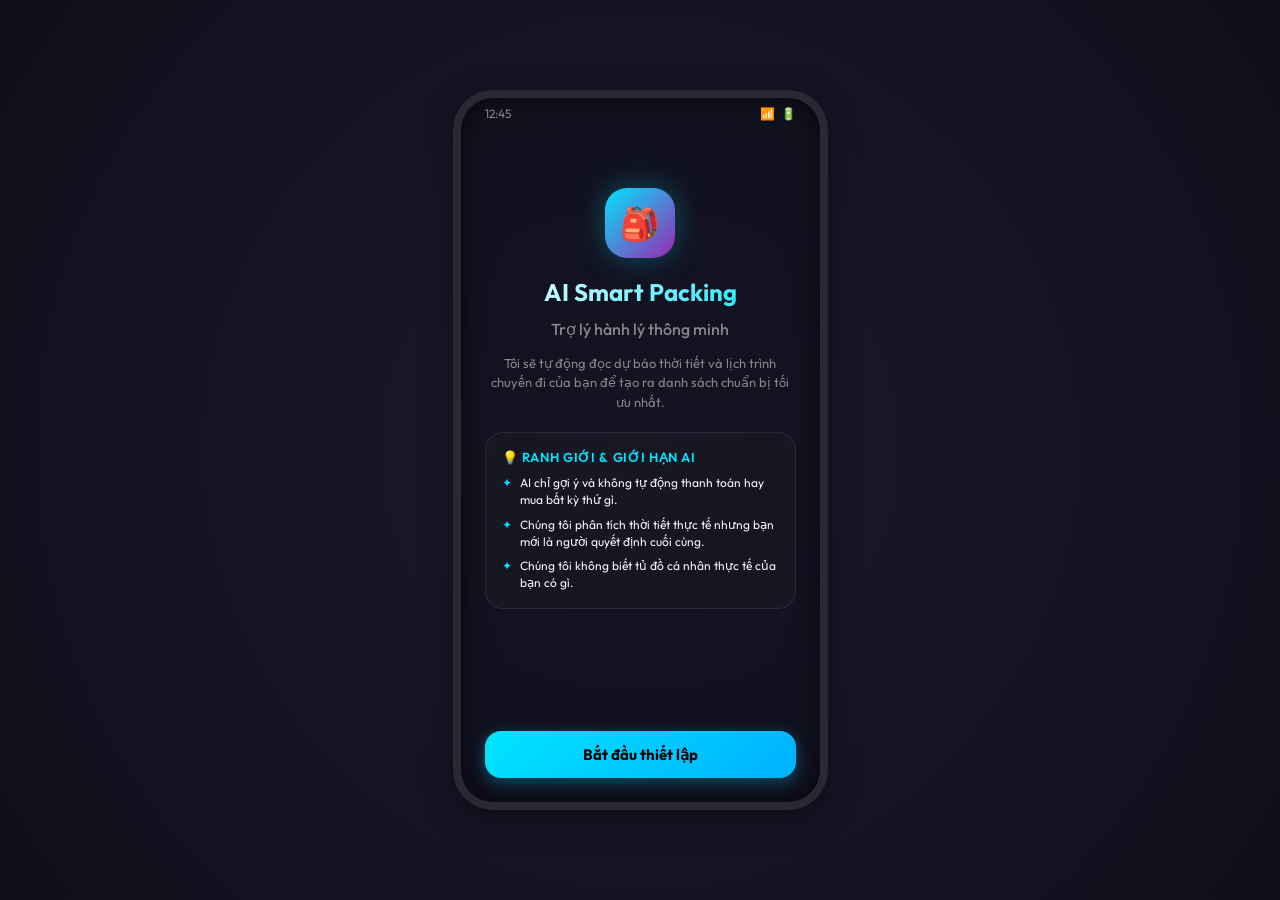
==== prototype/prototype_day20.html @ 290cb450 "Refactor directory structure and remove redundant files" ====
<!DOCTYPE html>
<html lang="vi">
<head>
    <meta charset="UTF-8">
    <meta name="viewport" content="width=device-width, initial-scale=1.0">
    <title>AI Smart Packing - Onboarding Prototype</title>
    <!-- Google Fonts -->
    <link rel="preconnect" href="https://fonts.googleapis.com">
    <link rel="preconnect" href="https://fonts.gstatic.com" crossorigin>
    <link href="https://fonts.googleapis.com/css2?family=Outfit:wght@300;400;500;600;700&display=swap" rel="stylesheet">
    
    <style>
        :root {
            --bg-gradient: radial-gradient(circle at 50% 50%, #1a1a2e 0%, #0f0f1b 100%);
            --glass-bg: rgba(255, 255, 255, 0.03);
            --glass-border: rgba(255, 255, 255, 0.08);
            --glass-accent: rgba(255, 255, 255, 0.15);
            --primary: #00e5ff;
            --primary-glow: rgba(0, 229, 255, 0.3);
            --secondary: #9c27b0;
            --text-main: #f5f5f7;
            --text-muted: #86868b;
            --card-shadow: 0 8px 32px 0 rgba(0, 0, 0, 0.37);
        }

        * {
            box-sizing: border-box;
            margin: 0;
            padding: 0;
            font-family: 'Outfit', sans-serif;
            -webkit-font-smoothing: antialiased;
        }

        body {
            background: var(--bg-gradient);
            color: var(--text-main);
            min-height: 100vh;
            display: flex;
            justify-content: center;
            align-items: center;
            overflow: hidden;
        }

        /* Phone Container Mockup */
        .phone-frame {
            width: 375px;
            height: 720px;
            background: rgba(15, 15, 27, 0.6);
            border: 8px solid rgba(255, 255, 255, 0.1);
            border-radius: 40px;
            box-shadow: var(--card-shadow), inset 0 0 20px rgba(0, 0, 0, 0.6);
            position: relative;
            overflow: hidden;
            display: flex;
            flex-direction: column;
            backdrop-filter: blur(20px);
        }

        /* Top Notch / Status Bar Mockup */
        .status-bar {
            height: 30px;
            display: flex;
            justify-content: space-between;
            align-items: center;
            padding: 0 24px;
            font-size: 12px;
            color: var(--text-muted);
            z-index: 10;
        }

        .status-bar .right-icons {
            display: flex;
            gap: 6px;
        }

        /* Screen States Container */
        .screen-container {
            flex: 1;
            position: relative;
            display: flex;
            flex-direction: column;
            padding: 20px 24px;
        }

        .screen {
            position: absolute;
            top: 20px;
            left: 24px;
            right: 24px;
            bottom: 24px;
            display: flex;
            flex-direction: column;
            opacity: 0;
            transform: translateY(20px);
            pointer-events: none;
            transition: all 0.5s cubic-bezier(0.25, 1, 0.5, 1);
        }

        .screen.active {
            opacity: 1;
            transform: translateY(0);
            pointer-events: auto;
        }

        /* Typography & UI Components */
        h1 {
            font-size: 24px;
            font-weight: 700;
            line-height: 1.2;
            margin-bottom: 12px;
            background: linear-gradient(135deg, #ffffff 0%, var(--primary) 100%);
            -webkit-background-clip: text;
            -webkit-text-fill-color: transparent;
        }

        h2 {
            font-size: 16px;
            font-weight: 500;
            color: var(--text-muted);
            margin-bottom: 24px;
        }

        p {
            font-size: 14px;
            line-height: 1.5;
            color: var(--text-muted);
            margin-bottom: 20px;
        }

        /* Glass Card */
        .glass-card {
            background: var(--glass-bg);
            border: 1px solid var(--glass-border);
            border-radius: 18px;
            padding: 16px;
            margin-bottom: 20px;
            backdrop-filter: blur(10px);
        }

        .glass-card-title {
            font-size: 13px;
            font-weight: 600;
            text-transform: uppercase;
            letter-spacing: 0.05em;
            color: var(--primary);
            margin-bottom: 10px;
            display: flex;
            align-items: center;
            gap: 6px;
        }

        .glass-card ul {
            list-style: none;
            display: flex;
            flex-direction: column;
            gap: 8px;
        }

        .glass-card li {
            font-size: 12px;
            line-height: 1.4;
            color: var(--text-main);
            display: flex;
            align-items: flex-start;
            gap: 8px;
        }

        .glass-card li::before {
            content: "✦";
            color: var(--primary);
        }

        /* Toggle Switches */
        .toggle-item {
            display: flex;
            justify-content: space-between;
            align-items: center;
            background: var(--glass-bg);
            border: 1px solid var(--glass-border);
            border-radius: 18px;
            padding: 16px;
            margin-bottom: 14px;
            transition: all 0.3s ease;
        }

        .toggle-item:hover {
            border-color: var(--glass-accent);
        }

        .toggle-info {
            max-width: 75%;
        }

        .toggle-label {
            font-size: 14px;
            font-weight: 600;
            margin-bottom: 4px;
            display: flex;
            align-items: center;
            gap: 6px;
        }

        .toggle-desc {
            font-size: 11px;
            color: var(--text-muted);
            line-height: 1.3;
        }

        /* Switch Style */
        .switch {
            position: relative;
            display: inline-block;
            width: 44px;
            height: 24px;
        }

        .switch input {
            opacity: 0;
            width: 0;
            height: 0;
        }

        .slider {
            position: absolute;
            cursor: pointer;
            top: 0;
            left: 0;
            right: 0;
            bottom: 0;
            background-color: rgba(255, 255, 255, 0.1);
            transition: .4s;
            border-radius: 34px;
            border: 1px solid var(--glass-border);
        }

        .slider:before {
            position: absolute;
            content: "";
            height: 18px;
            width: 18px;
            left: 2px;
            bottom: 2px;
            background-color: white;
            transition: .4s;
            border-radius: 50%;
        }

        input:checked + .slider {
            background-color: var(--primary);
            box-shadow: 0 0 10px var(--primary-glow);
        }

        input:checked + .slider:before {
            transform: translateX(20px);
        }

        /* Input Controls */
        .input-group {
            margin-bottom: 20px;
        }

        .input-group label {
            display: block;
            font-size: 12px;
            font-weight: 600;
            color: var(--primary);
            text-transform: uppercase;
            margin-bottom: 8px;
            letter-spacing: 0.05em;
        }

        .input-field {
            width: 100%;
            background: var(--glass-bg);
            border: 1px solid var(--glass-border);
            border-radius: 14px;
            padding: 12px 16px;
            color: var(--text-main);
            font-size: 14px;
            outline: none;
            transition: all 0.3s ease;
        }

        .input-field:focus {
            border-color: var(--primary);
            box-shadow: 0 0 8px var(--primary-glow);
        }

        /* Buttons */
        .btn-container {
            margin-top: auto;
            display: flex;
            flex-direction: column;
            gap: 10px;
        }

        .btn {
            width: 100%;
            background: linear-gradient(135deg, var(--primary) 0%, #00b0ff 100%);
            border: none;
            border-radius: 16px;
            padding: 14px;
            color: #000;
            font-weight: 700;
            font-size: 15px;
            cursor: pointer;
            transition: all 0.3s ease;
            box-shadow: 0 4px 15px var(--primary-glow);
            display: flex;
            justify-content: center;
            align-items: center;
            gap: 8px;
        }

        .btn:hover {
            transform: translateY(-2px);
            box-shadow: 0 6px 20px var(--primary-glow);
        }

        .btn:active {
            transform: translateY(0);
        }

        .btn-secondary {
            background: transparent;
            border: 1px solid var(--glass-border);
            color: var(--text-main);
            box-shadow: none;
        }

        .btn-secondary:hover {
            background: rgba(255, 255, 255, 0.05);
            border-color: var(--glass-accent);
            box-shadow: none;
        }

        /* AI Analysis / Loading State */
        .analysis-step {
            display: flex;
            align-items: center;
            gap: 12px;
            padding: 12px;
            background: var(--glass-bg);
            border: 1px solid var(--glass-border);
            border-radius: 14px;
            margin-bottom: 12px;
            font-size: 13px;
            transition: all 0.3s ease;
        }

        .step-icon {
            width: 20px;
            height: 20px;
            border-radius: 50%;
            display: flex;
            align-items: center;
            justify-content: center;
            font-size: 11px;
            font-weight: bold;
        }

        .step-pending {
            border: 2px solid var(--text-muted);
            border-top-color: transparent;
            animation: spin 1s linear infinite;
        }

        .step-success {
            background: rgba(76, 175, 80, 0.2);
            color: #4caf50;
        }

        .step-info {
            background: rgba(255, 193, 7, 0.2);
            color: #ffc107;
        }

        /* Logo Animation */
        .logo-circle {
            width: 70px;
            height: 70px;
            background: linear-gradient(135deg, var(--primary) 0%, var(--secondary) 100%);
            border-radius: 22px;
            margin: 40px auto 20px auto;
            display: flex;
            align-items: center;
            justify-content: center;
            box-shadow: 0 0 30px var(--primary-glow);
            font-size: 32px;
            animation: pulse 3s infinite ease-in-out;
        }

        @keyframes pulse {
            0% { transform: scale(1); box-shadow: 0 0 20px var(--primary-glow); }
            50% { transform: scale(1.05); box-shadow: 0 0 35px var(--primary-glow), 0 0 15px rgba(156, 39, 176, 0.4); }
            100% { transform: scale(1); box-shadow: 0 0 20px var(--primary-glow); }
        }

        @keyframes spin {
            0% { transform: rotate(0deg); }
            100% { transform: rotate(360deg); }
        }

        /* Screen 4: Output / Checklist Preview */
        .item-list {
            overflow-y: auto;
            max-height: 380px;
            padding-right: 4px;
        }

        .item-list::-webkit-scrollbar {
            width: 4px;
        }

        .item-list::-webkit-scrollbar-thumb {
            background: var(--glass-border);
            border-radius: 4px;
        }

        .category-title {
            font-size: 11px;
            font-weight: 600;
            color: var(--primary);
            text-transform: uppercase;
            margin: 14px 0 8px 0;
            letter-spacing: 0.05em;
        }

        .checklist-item {
            display: flex;
            align-items: center;
            gap: 10px;
            padding: 10px 12px;
            background: var(--glass-bg);
            border: 1px solid var(--glass-border);
            border-radius: 12px;
            margin-bottom: 6px;
            font-size: 13px;
        }

        .checkbox {
            width: 18px;
            height: 18px;
            border: 2px solid var(--glass-accent);
            border-radius: 4px;
            cursor: pointer;
            display: flex;
            align-items: center;
            justify-content: center;
            transition: all 0.2s ease;
        }

        .checkbox.checked {
            background: var(--primary);
            border-color: var(--primary);
            color: #000;
        }
    </style>
</head>
<body>

    <div class="phone-frame">
        <!-- Status Bar Mockup -->
        <div class="status-bar">
            <span>12:45</span>
            <div class="right-icons">
                <span>📶</span>
                <span>🔋</span>
            </div>
        </div>

        <div class="screen-container">
            <!-- Screen 1: Welcome -->
            <div class="screen active" id="screen-welcome">
                <div class="logo-circle">🎒</div>
                <h1 style="text-align: center;">AI Smart Packing</h1>
                <h2 style="text-align: center; margin-bottom: 15px;">Trợ lý hành lý thông minh</h2>
                
                <p style="text-align: center; font-size: 13px;">
                    Tôi sẽ tự động đọc dự báo thời tiết và lịch trình chuyến đi của bạn để tạo ra danh sách chuẩn bị tối ưu nhất.
                </p>

                <div class="glass-card">
                    <div class="glass-card-title">💡 Ranh giới & Giới hạn AI</div>
                    <ul>
                        <li>AI chỉ gợi ý và không tự động thanh toán hay mua bất kỳ thứ gì.</li>
                        <li>Chúng tôi phân tích thời tiết thực tế nhưng bạn mới là người quyết định cuối cùng.</li>
                        <li>Chúng tôi không biết tủ đồ cá nhân thực tế của bạn có gì.</li>
                    </ul>
                </div>

                <div class="btn-container">
                    <button class="btn" onclick="nextScreen('screen-permissions')">Bắt đầu thiết lập</button>
                </div>
            </div>

            <!-- Screen 3: Input & Processing -->
            <div class="screen" id="screen-input">
                <h1>Thông tin chuyến đi (Tối giản)</h1>
                <p>Nhập điểm đến và ngày khởi hành để AI bắt đầu quét dữ liệu thời tiết và lịch trình.</p>

                <div class="input-group">
                    <label for="dest-input">Điểm đến</label>
                    <input type="text" class="input-field" id="dest-input" value="Đà Lạt, Lâm Đồng">
                </div>

                <div class="input-group">
                    <label for="date-input">Ngày khởi hành</label>
                    <input type="text" class="input-field" id="date-input" value="10/07/2026 - 12/07/2026">
                </div>

                <div class="btn-container">
                    <button class="btn" onclick="startAnalysis()">Tạo Checklist hành trang</button>
                    <button class="btn btn-secondary" onclick="prevScreen('screen-welcome')">Quay lại</button>
                </div>
            </div>

            <!-- Screen 3b: AI Loading Status -->
            <div class="screen" id="screen-loading">
                <div class="logo-circle" style="width: 60px; height: 60px; font-size: 24px; margin-top: 20px;">🧠</div>
                <h1 style="text-align: center; margin-bottom: 20px;">AI Đang Phân Tích...</h1>

                <div class="analysis-step" id="step-weather">
                    <div class="step-icon step-pending" id="icon-weather"></div>
                    <div>Đang kết nối API thời tiết...</div>
                </div>

                <div class="analysis-step" id="step-itinerary" style="opacity: 0.5;">
                    <div class="step-icon" id="icon-itinerary">⏳</div>
                    <div>Đang đọc các hoạt động trong lịch trình...</div>
                </div>

                <div class="analysis-step" id="step-recommend" style="opacity: 0.5;">
                    <div class="step-icon" id="icon-recommend">⏳</div>
                    <div>Đang phân nhóm hành lý đề xuất...</div>
                </div>
            </div>

            <!-- Screen 4: Draft Checklist Output -->
            <div class="screen" id="screen-checklist">
                <h1>Hành trang đề xuất</h1>
                <p style="margin-bottom: 10px;">Checklist Đà Lạt (10/7 - 12/7) dựa trên dự báo mưa lạnh & hoạt động trekking.</p>

                <div class="item-list">
                    <div class="category-title">A. Vật dụng bắt buộc (Act)</div>
                    <div class="checklist-item">
                        <div class="checkbox checked">✓</div>
                        <span>Giấy tờ tùy thân & Tiền mặt</span>
                    </div>
                    <div class="checklist-item">
                        <div class="checkbox"></div>
                        <span>Quần áo cá nhân (3 ngày)</span>
                    </div>

                    <div class="category-title">B. Do thời tiết mưa lạnh (Act)</div>
                    <div class="checklist-item" style="border-color: rgba(224, 64, 251, 0.3);">
                        <div class="checkbox"></div>
                        <span>Áo khoác giữ ấm 🧥</span>
                    </div>
                    <div class="checklist-item">
                        <div class="checkbox"></div>
                        <span>Áo mưa tiện lợi</span>
                    </div>

                    <div class="category-title">C. Do hoạt động Trekking Langbiang</div>
                    <div class="checklist-item" style="border-color: rgba(0, 229, 255, 0.3);">
                        <div class="checkbox"></div>
                        <span>Giày trekking bám tốt 👟 (Explain)</span>
                    </div>
                </div>

                
                <div class="input-group" style="margin-top: 15px; padding: 15px; background: rgba(16, 185, 129, 0.1); border-left: 4px solid #10b981; border-radius: 4px;">
                    <p style="font-size: 13px; color: #10b981; font-weight: bold; margin-bottom: 8px;">Contextual Permission (Day 20)</p>
                    <p style="font-size: 14px; margin-bottom: 10px;">Dữ liệu thời tiết hiện tại đang dùng phỏng đoán. Bật GPS để lấy thời tiết chính xác tại vị trí của bạn.</p>
                    <button class="btn" style="background: white; color: #10b981; border: 1px solid #10b981; padding: 8px 12px; font-size: 13px;" onclick="alert('Đã cấp quyền GPS thành công!')">Cấp quyền GPS ngay</button>
                </div>

                <div class="btn-container" style="margin-top: 15px;">

                    <button class="btn" onclick="alert('Đã lưu checklist thành công!')">Xác nhận checklist (Core Action)</button>
                    <button class="btn btn-secondary" onclick="nextScreen('screen-input')">Làm lại</button>
                </div>
            </div>

        </div>
    </div>

    <script>
        function nextScreen(screenId) {
            document.querySelectorAll('.screen').forEach(s => s.classList.remove('active'));
            document.getElementById(screenId).classList.add('active');
        }

        function prevScreen(screenId) {
            nextScreen(screenId);
        }

        function startAnalysis() {
            nextScreen('screen-loading');
            
            // Step 1: Weather Check
            setTimeout(() => {
                const weatherStep = document.getElementById('step-weather');
                const weatherIcon = document.getElementById('icon-weather');
                weatherIcon.className = 'step-icon step-success';
                weatherIcon.innerHTML = '✓';
                weatherStep.querySelector('div:last-child').innerHTML = 'Đã kiểm tra thời tiết Đà Lạt (15-20°C, mưa 80%)';
                
                // Active Step 2
                const itineraryStep = document.getElementById('step-itinerary');
                itineraryStep.style.opacity = '1';
                const itineraryIcon = document.getElementById('icon-itinerary');
                itineraryIcon.className = 'step-icon step-pending';
                itineraryIcon.innerHTML = '';
            }, 1200);

            // Step 2: Itinerary Check
            setTimeout(() => {
                const itineraryStep = document.getElementById('step-itinerary');
                const itineraryIcon = document.getElementById('icon-itinerary');
                itineraryIcon.className = 'step-icon step-success';
                itineraryIcon.innerHTML = '✓';
                itineraryStep.querySelector('div:last-child').innerHTML = 'Đã quét lịch trình (Phát hiện: Trekking Langbiang)';

                // Active Step 3
                const recommendStep = document.getElementById('step-recommend');
                recommendStep.style.opacity = '1';
                const recommendIcon = document.getElementById('icon-recommend');
                recommendIcon.className = 'step-icon step-pending';
                recommendIcon.innerHTML = '';
            }, 2400);

            // Step 3: Done
            setTimeout(() => {
                const recommendStep = document.getElementById('step-recommend');
                const recommendIcon = document.getElementById('icon-recommend');
                recommendIcon.className = 'step-icon step-success';
                recommendIcon.innerHTML = '✓';
                recommendStep.querySelector('div:last-child').innerHTML = 'Đã nhóm & Tối ưu hóa 8 vật dụng đề xuất';
            }, 3600);

            // Navigate to Checklist
            setTimeout(() => {
                nextScreen('screen-checklist');
            }, 4500);
        }

        // Toggle checkbox interaction on checklist screen
        document.querySelectorAll('.checklist-item').forEach(item => {
            item.addEventListener('click', function() {
                const checkbox = this.querySelector('.checkbox');
                checkbox.classList.toggle('checked');
                if (checkbox.classList.contains('checked')) {
                    checkbox.innerHTML = '✓';
                } else {
                    checkbox.innerHTML = '';
                }
            });
        });
    </script>
</body>
</html>
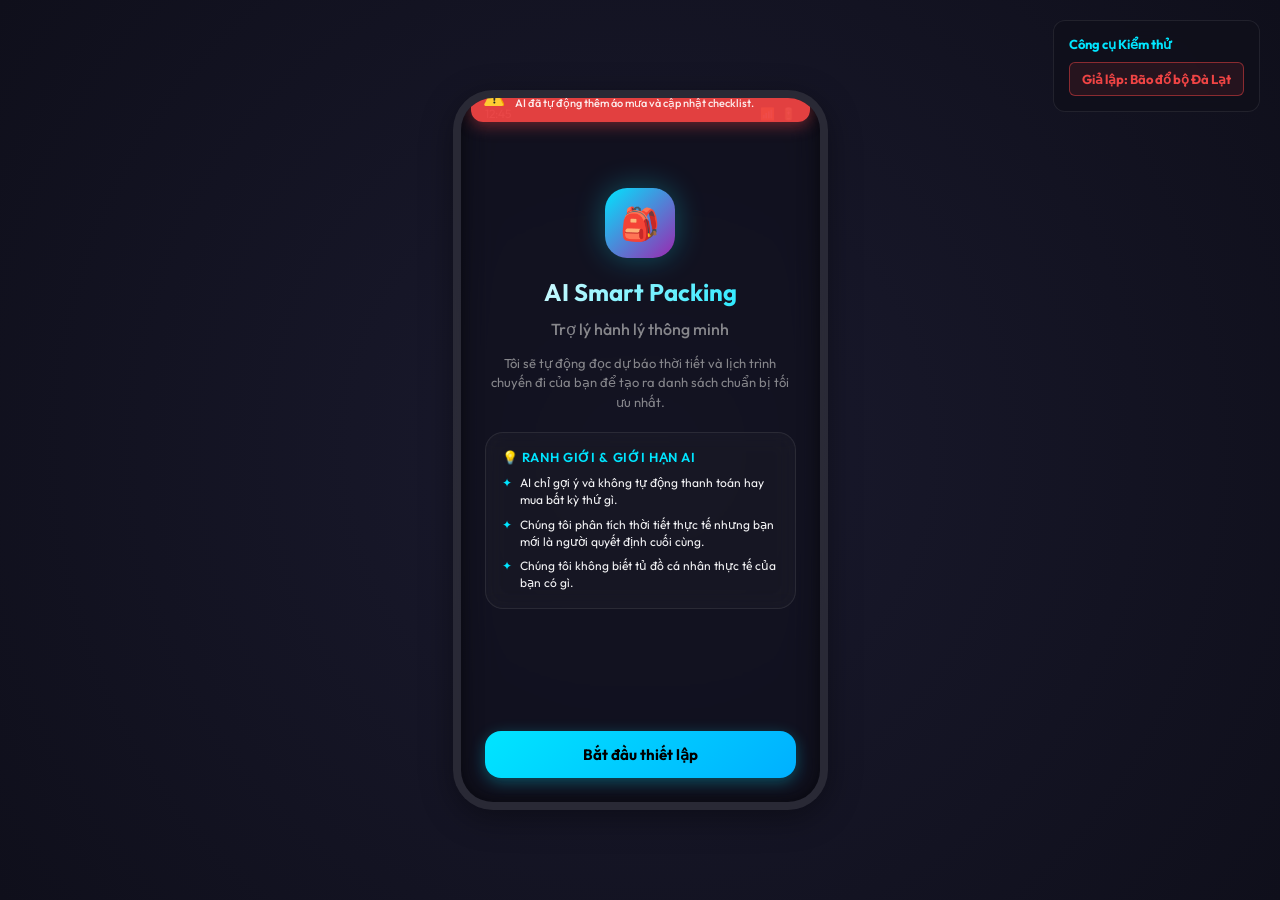
==== commit 86d4b3d7: "Update Bao's report and Day 20 Prototype" ====
--- a/prototype/prototype_day20.html
+++ b/prototype/prototype_day20.html
@@ -455,6 +455,101 @@
             border-color: var(--primary);
             color: #000;
         }
+
+        /* Tracking Toast Console */
+        #toast-container {
+            position: fixed;
+            bottom: 20px;
+            right: 20px;
+            display: flex;
+            flex-direction: column;
+            gap: 10px;
+            z-index: 1000;
+            pointer-events: none;
+        }
+        
+        .toast {
+            background: rgba(10, 10, 20, 0.9);
+            border-left: 4px solid var(--primary);
+            color: #4ade80;
+            padding: 12px 16px;
+            border-radius: 8px;
+            font-family: monospace;
+            font-size: 12px;
+            box-shadow: 0 4px 12px rgba(0,0,0,0.5);
+            animation: slideIn 0.3s ease forwards, fadeOut 0.5s ease 4.5s forwards;
+            max-width: 300px;
+            word-wrap: break-word;
+        }
+        
+        .toast.metric-star {
+            border-left-color: #f59e0b;
+            color: #fcd34d;
+            font-weight: bold;
+        }
+
+        @keyframes slideIn {
+            from { transform: translateX(100%); opacity: 0; }
+            to { transform: translateX(0); opacity: 1; }
+        }
+        
+        @keyframes fadeOut {
+            from { opacity: 1; }
+            to { opacity: 0; }
+        }
+
+        /* Simulate Tool Panel */
+        .simulate-panel {
+            position: fixed;
+            top: 20px;
+            right: 20px;
+            background: rgba(15, 15, 27, 0.8);
+            border: 1px solid var(--glass-border);
+            padding: 15px;
+            border-radius: 12px;
+            backdrop-filter: blur(10px);
+            z-index: 100;
+        }
+        
+        .simulate-btn {
+            background: rgba(239, 68, 68, 0.1);
+            border: 1px solid rgba(239, 68, 68, 0.5);
+            color: #ef4444;
+            padding: 8px 12px;
+            border-radius: 6px;
+            cursor: pointer;
+            font-size: 13px;
+            font-weight: bold;
+            transition: all 0.2s;
+        }
+        
+        .simulate-btn:hover {
+            background: rgba(239, 68, 68, 0.2);
+        }
+
+        /* Notification Banner */
+        .notification-banner {
+            position: absolute;
+            top: -60px;
+            left: 10px;
+            right: 10px;
+            background: rgba(239, 68, 68, 0.95);
+            color: white;
+            padding: 12px;
+            border-radius: 12px;
+            font-size: 13px;
+            font-weight: 500;
+            display: flex;
+            align-items: center;
+            gap: 10px;
+            box-shadow: 0 4px 15px rgba(239, 68, 68, 0.4);
+            transition: all 0.4s cubic-bezier(0.175, 0.885, 0.32, 1.275);
+            z-index: 50;
+        }
+        
+        .notification-banner.show {
+            top: 40px;
+        }
     </style>
 </head>
 <body>
@@ -490,7 +585,7 @@
                 </div>
 
                 <div class="btn-container">
-                    <button class="btn" onclick="nextScreen('screen-permissions')">Bắt đầu thiết lập</button>
+                    <button class="btn" onclick="startTripCreation()">Bắt đầu thiết lập</button>
                 </div>
             </div>
 
@@ -578,15 +673,129 @@
 
                 <div class="btn-container" style="margin-top: 15px;">
 
-                    <button class="btn" onclick="alert('Đã lưu checklist thành công!')">Xác nhận checklist (Core Action)</button>
+                    <button class="btn" onclick="finalizeChecklist()">Xác nhận checklist (Core Action)</button>
                     <button class="btn btn-secondary" onclick="nextScreen('screen-input')">Làm lại</button>
+                </div>
+            </div>
+
+            <!-- Smart Notification Banner for Recovery -->
+            <div id="smart-notification" class="notification-banner">
+                <span style="font-size: 18px;">⚠️</span>
+                <div>
+                    <div style="font-weight: bold;">Cảnh báo: Bão đổ bộ Đà Lạt!</div>
+                    <div style="font-size: 11px; opacity: 0.9;">AI đã tự động thêm áo mưa và cập nhật checklist.</div>
                 </div>
             </div>
 
         </div>
     </div>
 
+    <!-- Simulate Control Panel outside phone mockup -->
+    <div class="simulate-panel">
+        <h4 style="color: var(--primary); margin-bottom: 10px; font-size: 13px;">Công cụ Kiểm thử</h4>
+        <button class="simulate-btn" onclick="simulateWeatherChange()">Giả lập: Bão đổ bộ Đà Lạt</button>
+    </div>
+
+    <!-- Toast Container for Tracking Metric Logs -->
+    <div id="toast-container"></div>
+
     <script>
+        // Tracking System Mock
+        function trackEvent(eventName, properties) {
+            console.log(`[TRACKING] ${eventName}`, properties);
+            const toastContainer = document.getElementById('toast-container');
+            const toast = document.createElement('div');
+            toast.className = 'toast';
+            if(eventName === 'checklist_finalized') {
+                toast.classList.add('metric-star');
+            }
+            
+            let propsString = Object.entries(properties).map(([k,v]) => `${k}: ${v}`).join('<br>');
+            toast.innerHTML = `<strong>📡 Event: ${eventName}</strong><br><span style="color:#a1a1aa;">${propsString}</span>`;
+            
+            toastContainer.appendChild(toast);
+            
+            // Remove after animation ends (5s total)
+            setTimeout(() => {
+                if(toast.parentElement) toast.remove();
+            }, 5000);
+        }
+
+        function startTripCreation() {
+            nextScreen('screen-input');
+            trackEvent('trip_creation_started', {
+                user_id: 'USR-2026-0980',
+                timestamp: new Date().toISOString()
+            });
+        }
+
+        function finalizeChecklist() {
+            alert('Đã lưu checklist thành công!');
+            trackEvent('checklist_finalized', {
+                total_items: document.querySelectorAll('.checklist-item').length,
+                ai_accuracy_score: '95%'
+            });
+        }
+
+        function simulateWeatherChange() {
+            // Show Smart Notification
+            const banner = document.getElementById('smart-notification');
+            banner.classList.add('show');
+            setTimeout(() => {
+                banner.classList.remove('show');
+            }, 4000);
+
+            // Dynamically add Recovery items to Checklist
+            const itemList = document.querySelector('.item-list');
+            
+            const recoveryBlock = document.createElement('div');
+            recoveryBlock.innerHTML = `
+                <div class="category-title" style="color: #ef4444; margin-top: 15px;">D. Recovery (Cập nhật do Bão)</div>
+                <div class="checklist-item" style="border-color: rgba(239, 68, 68, 0.4); background: rgba(239, 68, 68, 0.05);">
+                    <div class="checkbox"></div>
+                    <span>Áo mưa bộ chuyên dụng 🌧️</span>
+                </div>
+                <div class="checklist-item" style="border-color: rgba(239, 68, 68, 0.4); background: rgba(239, 68, 68, 0.05);">
+                    <div class="checkbox"></div>
+                    <span>Túi bọc balo chống nước 🎒</span>
+                </div>
+            `;
+            itemList.appendChild(recoveryBlock);
+
+            // Re-bind click event for new items
+            bindChecklistEvents();
+            
+            // Auto scroll to bottom
+            itemList.scrollTop = itemList.scrollHeight;
+        }
+
+        function bindChecklistEvents() {
+            // Unbind first to prevent double firing if we re-bind
+            document.querySelectorAll('.checklist-item').forEach(item => {
+                const newClone = item.cloneNode(true);
+                item.parentNode.replaceChild(newClone, item);
+                
+                newClone.addEventListener('click', function() {
+                    const checkbox = this.querySelector('.checkbox');
+                    checkbox.classList.toggle('checked');
+                    
+                    const actionType = checkbox.classList.contains('checked') ? 'checked' : 'unchecked';
+                    const itemName = this.querySelector('span').innerText;
+                    
+                    if (actionType === 'checked') {
+                        checkbox.innerHTML = '✓';
+                    } else {
+                        checkbox.innerHTML = '';
+                    }
+
+                    // Track item edit
+                    trackEvent('checklist_item_edited', {
+                        item_id: itemName.trim(),
+                        action_type: actionType
+                    });
+                });
+            });
+        }
         function nextScreen(screenId) {
             document.querySelectorAll('.screen').forEach(s => s.classList.remove('active'));
             document.getElementById(screenId).classList.add('active');
@@ -643,21 +852,15 @@
             // Navigate to Checklist
             setTimeout(() => {
                 nextScreen('screen-checklist');
+                trackEvent('trip_draft_generated', {
+                    destination: document.getElementById('dest-input').value,
+                    duration: document.getElementById('date-input').value
+                });
             }, 4500);
         }
 
-        // Toggle checkbox interaction on checklist screen
-        document.querySelectorAll('.checklist-item').forEach(item => {
-            item.addEventListener('click', function() {
-                const checkbox = this.querySelector('.checkbox');
-                checkbox.classList.toggle('checked');
-                if (checkbox.classList.contains('checked')) {
-                    checkbox.innerHTML = '✓';
-                } else {
-                    checkbox.innerHTML = '';
-                }
-            });
-        });
+        // Initial binding of checklist events
+        bindChecklistEvents();
     </script>
 </body>
 </html>
